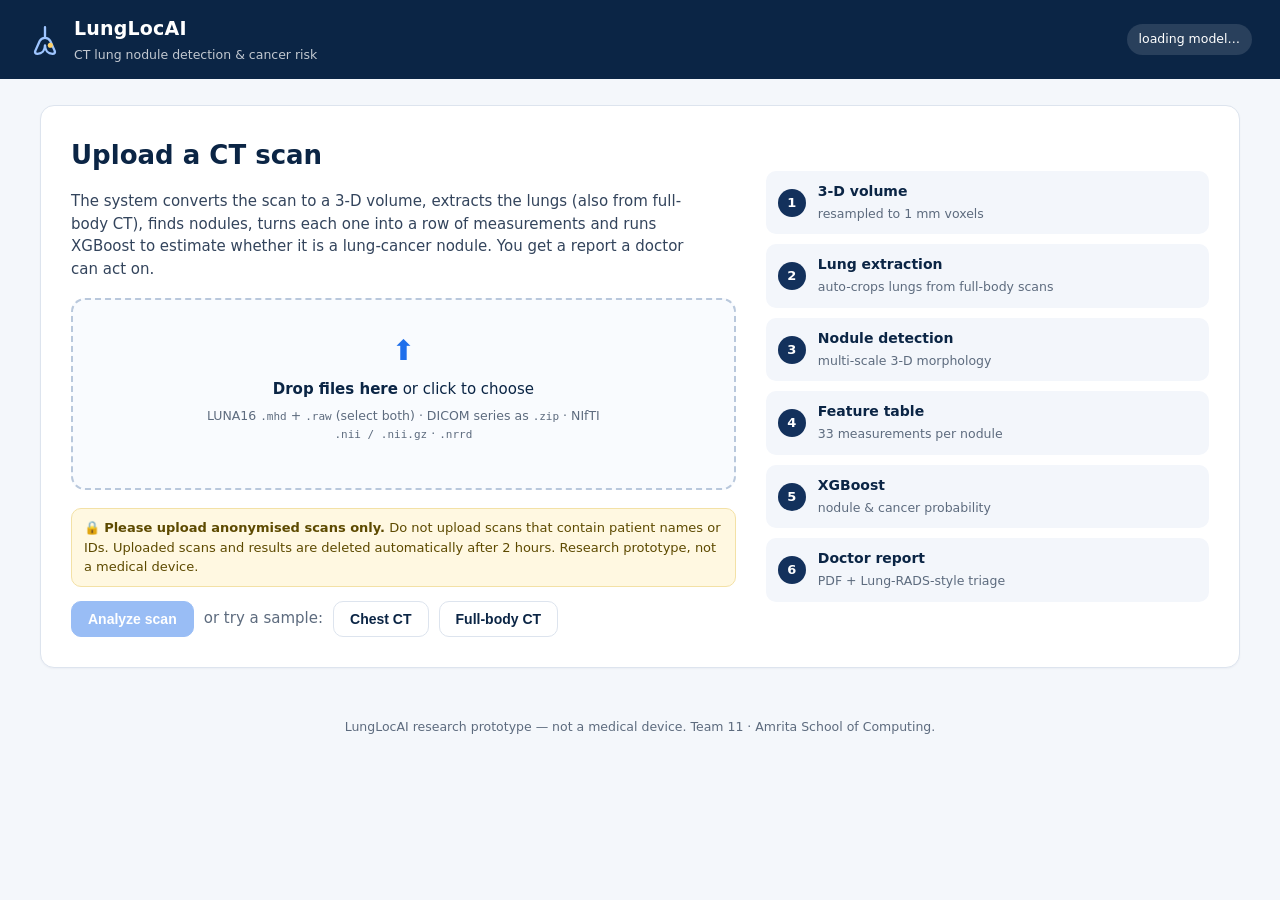
==== app/static/index.html @ 250cc663 "LungLocAI: CT lung nodule detection and lung-cancer risk web app 3-D volume -> lung extraction (incl" ====
<!DOCTYPE html>
<html lang="en">
<head>
<meta charset="utf-8" />
<meta name="viewport" content="width=device-width, initial-scale=1" />
<title>LungLocAI — CT Lung Nodule Analysis</title>
<link rel="stylesheet" href="style.css" />
<script src="vendor/plotly.min.js" defer></script>
</head>
<body>
<header class="topbar">
  <div class="brand">
    <svg viewBox="0 0 32 32" class="logo" aria-hidden="true"><path d="M16 4v10M16 14c-2 0-4 1-5 3l-4 9c-1 2 0 3 2 3 4 0 7-3 7-8M16 14c2 0 4 1 5 3l4 9c1 2 0 3-2 3-4 0-7-3-7-8" fill="none" stroke="currentColor" stroke-width="2.2" stroke-linecap="round"/><circle cx="21" cy="21" r="2.4" fill="#ffd166"/></svg>
    <div><b>LungLocAI</b><span>CT lung nodule detection &amp; cancer risk</span></div>
  </div>
  <div id="modelBadge" class="badge">loading model…</div>
</header>

<main>
  <!-- ============ UPLOAD ============ -->
  <section id="uploadView" class="card upload">
    <div class="upload-left">
      <h1>Upload a CT scan</h1>
      <p class="lead">The system converts the scan to a 3-D volume, extracts the lungs (also from full-body CT),
        finds nodules, turns each one into a row of measurements and runs XGBoost to estimate whether it is a
        lung-cancer nodule. You get a report a doctor can act on.</p>
      <label id="drop" class="drop">
        <input id="fileInput" type="file" multiple />
        <div class="drop-icon">⬆</div>
        <div><b>Drop files here</b> or click to choose</div>
        <small>LUNA16 <code>.mhd</code> + <code>.raw</code> (select both) · DICOM series as <code>.zip</code> · NIfTI <code>.nii / .nii.gz</code> · <code>.nrrd</code></small>
        <div id="fileList" class="file-list"></div>
      </label>
      <p class="privacy">🔒 <b>Please upload anonymised scans only.</b> Do not upload scans that contain patient names
        or IDs. Uploaded scans and results are deleted automatically after <span id="ttl">2</span> hours.
        Research prototype, not a medical device.</p>
      <div class="row gap">
        <button id="analyzeBtn" class="btn primary" disabled>Analyze scan</button>
        <span class="muted">or try a sample:</span>
        <button class="btn ghost" data-demo="chest">Chest CT</button>
        <button class="btn ghost" data-demo="fullbody">Full-body CT</button>
      </div>
    </div>
    <ol class="pipeline">
      <li><i>1</i><div><b>3-D volume</b><span>resampled to 1 mm voxels</span></div></li>
      <li><i>2</i><div><b>Lung extraction</b><span>auto-crops lungs from full-body scans</span></div></li>
      <li><i>3</i><div><b>Nodule detection</b><span>multi-scale 3-D morphology</span></div></li>
      <li><i>4</i><div><b>Feature table</b><span>33 measurements per nodule</span></div></li>
      <li><i>5</i><div><b>XGBoost</b><span>nodule &amp; cancer probability</span></div></li>
      <li><i>6</i><div><b>Doctor report</b><span>PDF + Lung-RADS-style triage</span></div></li>
    </ol>
  </section>

  <!-- ============ PROGRESS ============ -->
  <section id="progressView" class="card hidden">
    <h2>Analyzing scan…</h2>
    <ul id="steps" class="steps"></ul>
    <p id="progressMsg" class="muted"></p>
  </section>

  <!-- ============ ERROR ============ -->
  <section id="errorView" class="card error hidden">
    <h2>Analysis failed</h2>
    <p id="errorMsg"></p>
    <button class="btn" onclick="location.hash='';location.reload()">Try another scan</button>
  </section>

  <!-- ============ RESULTS ============ -->
  <section id="resultView" class="hidden">
    <div class="result-head">
      <div>
        <h1 id="resTitle">Results</h1>
        <div id="resSub" class="muted"></div>
      </div>
      <div class="row gap">
        <a id="pdfBtn" class="btn primary" target="_blank">⬇ PDF report</a>
        <a id="csvBtn" class="btn">⬇ Feature table (CSV)</a>
        <button class="btn ghost" onclick="location.hash='';location.reload()">New scan</button>
      </div>
    </div>

    <div id="demoWarn" class="notice warn hidden">Demo model: trained on synthetic phantoms, not patient data. Train on LungLocAI / LUNA16 to get real predictions.</div>
    <div id="warnings"></div>

    <div class="stats" id="stats"></div>

    <div class="card impression">
      <h3>Impression</h3>
      <ul id="impression"></ul>
      <p class="fine">Computer-generated decision support from a research prototype. A radiologist must confirm every finding on the original images.</p>
    </div>

    <div class="viewers">
      <div class="card viewer">
        <div class="viewer-head">
          <h3>CT slices</h3>
          <div class="tabs" id="axisTabs">
            <button data-axis="axial" class="on">Axial</button><button data-axis="coronal">Coronal</button><button data-axis="sagittal">Sagittal</button>
          </div>
        </div>
        <div class="slice-wrap"><img id="sliceImg" alt="CT slice" /></div>
        <div class="row gap slider-row">
          <input id="sliceSlider" type="range" min="0" max="0" value="0" />
          <span id="sliceLabel" class="mono"></span>
        </div>
        <label class="check"><input type="checkbox" id="lungToggle" /> show lung boundary</label>
      </div>
      <div class="card viewer">
        <div class="viewer-head"><h3>3-D lungs &amp; nodules</h3><span class="muted small">drag to rotate</span></div>
        <div id="plot3d"></div>
        <div class="legend"><span class="dot high"></span>High <span class="dot mid"></span>Intermediate <span class="dot low"></span>Low <span class="dot na"></span>Not graded</div>
      </div>
    </div>

    <div id="overviewCard" class="card hidden overview">
      <img id="overviewImg" alt="Full-body overview" />
      <div>
        <h3>Full-body scan → lungs extracted</h3>
        <p id="overviewText" class="muted"></p>
      </div>
    </div>

    <h2 class="section">Nodules</h2>
    <div id="nodules" class="nodules"></div>

    <details class="card" open>
      <summary><b>Feature table sent to XGBoost</b> <span class="muted" id="tableCount"></span></summary>
      <div class="table-wrap"><table id="featTable"></table></div>
    </details>

    <details class="card">
      <summary><b>Model information</b></summary>
      <div id="modelInfo"></div>
    </details>
  </section>
</main>

<footer>LungLocAI research prototype — not a medical device. Team 11 · Amrita School of Computing.</footer>
<script src="app.js"></script>
</body>
</html>
---- app/static/style.css ----
:root{
  --ink:#0b2545; --ink2:#13315c; --muted:#5d6b7e; --line:#dde4ee; --bg:#f4f7fb; --card:#fff;
  --accent:#1f6feb; --high:#e63946; --mid:#f4a261; --low:#2a9d8f; --na:#5aa0ff; --gold:#ffd166;
  --r:14px;
}
*{box-sizing:border-box}
body{margin:0;font:15px/1.5 system-ui,-apple-system,"Segoe UI",Roboto,Helvetica,Arial,sans-serif;color:var(--ink);background:var(--bg)}
code,.mono{font-family:ui-monospace,SFMono-Regular,Menlo,Consolas,monospace;font-size:.88em}
.hidden{display:none!important}
.muted{color:var(--muted)} .small{font-size:12.5px} .fine{font-size:12px;color:var(--muted);margin:.6em 0 0}
.row{display:flex;align-items:center;flex-wrap:wrap} .gap{gap:10px}

.topbar{display:flex;justify-content:space-between;align-items:center;padding:14px 28px;background:var(--ink);color:#fff}
.brand{display:flex;align-items:center;gap:12px}
.brand b{font-size:19px;letter-spacing:.2px;display:block}
.brand span{font-size:12.5px;opacity:.75}
.logo{width:34px;height:34px;color:#9ec5ff}
.badge{font-size:12.5px;padding:6px 12px;border-radius:999px;background:rgba(255,255,255,.12)}
.badge.demo{background:#7a4b00;color:#ffe2b0}

main{max-width:1240px;margin:26px auto;padding:0 20px}
.card{background:var(--card);border:1px solid var(--line);border-radius:var(--r);padding:20px 22px;margin-bottom:18px;box-shadow:0 1px 2px rgba(11,37,69,.04)}
h1{font-size:26px;margin:0 0 8px} h2{font-size:20px;margin:0 0 12px} h3{font-size:16px;margin:0 0 10px}
.section{margin:26px 0 12px}
.lead{color:#33445c;max-width:640px}

.btn{display:inline-flex;align-items:center;gap:6px;border:1px solid var(--line);background:#fff;color:var(--ink);padding:9px 16px;border-radius:10px;font-weight:600;font-size:14px;cursor:pointer;text-decoration:none}
.btn:hover{border-color:#b7c4d6}
.btn.primary{background:var(--accent);border-color:var(--accent);color:#fff}
.btn.primary:disabled{opacity:.45;cursor:not-allowed}
.btn.ghost{background:transparent}

.upload{display:grid;grid-template-columns:1.5fr 1fr;gap:30px;padding:30px}
.drop{display:flex;flex-direction:column;align-items:center;justify-content:center;gap:6px;border:2px dashed #b9c8dc;border-radius:var(--r);padding:30px 20px;margin:18px 0;text-align:center;cursor:pointer;background:#f9fbfe;transition:.15s}
.drop.over,.drop:hover{border-color:var(--accent);background:#eef4ff}
.drop input{display:none}
.drop-icon{font-size:28px;color:var(--accent)}
.drop small{color:var(--muted);max-width:420px}
.file-list{margin-top:8px;font-size:13px;color:var(--ink2)}
.pipeline{list-style:none;margin:0;padding:0;display:flex;flex-direction:column;gap:10px;align-self:center}
.pipeline li{display:flex;gap:12px;align-items:center;padding:10px 12px;border-radius:10px;background:#f3f6fb}
.pipeline i{font-style:normal;width:28px;height:28px;border-radius:50%;background:var(--ink2);color:#fff;display:grid;place-items:center;font-size:13px;font-weight:700;flex:none}
.pipeline b{display:block;font-size:14px} .pipeline span{font-size:12.5px;color:var(--muted)}

.steps{list-style:none;padding:0;margin:0 0 10px}
.steps li{display:flex;align-items:center;gap:12px;padding:9px 0;border-bottom:1px solid #eef2f7;color:var(--muted)}
.steps li .ic{width:22px;height:22px;border-radius:50%;border:2px solid #c8d3e2;flex:none}
.steps li.active{color:var(--ink);font-weight:600}
.steps li.active .ic{border-color:var(--accent);border-top-color:transparent;animation:spin .8s linear infinite}
.steps li.done{color:var(--ink)} .steps li.done .ic{background:var(--low);border-color:var(--low)}
@keyframes spin{to{transform:rotate(360deg)}}
.error{border-color:#f3b4b9;background:#fff6f6}

.result-head{display:flex;justify-content:space-between;align-items:flex-end;flex-wrap:wrap;gap:14px;margin-bottom:14px}
.notice{padding:10px 14px;border-radius:10px;margin-bottom:12px;font-size:14px}
.notice.warn{background:#fff4e0;border:1px solid #f6d49b;color:#7a4b00}
.notice.info{background:#eef4ff;border:1px solid #c9dafc;color:#1d3f7a}

.stats{display:grid;grid-template-columns:repeat(auto-fit,minmax(170px,1fr));gap:14px;margin-bottom:18px}
.stat{background:#fff;border:1px solid var(--line);border-radius:var(--r);padding:14px 16px}
.stat .v{font-size:26px;font-weight:750;line-height:1.1}
.stat .k{font-size:12.5px;color:var(--muted);margin-top:4px}
.stat.alert .v{color:var(--high)}

.impression ul{margin:0;padding-left:18px} .impression li{margin:4px 0}

.viewers{display:grid;grid-template-columns:1fr 1fr;gap:18px}
.viewer-head{display:flex;justify-content:space-between;align-items:center;margin-bottom:10px}
.viewer-head h3{margin:0}
.tabs{display:flex;background:#eef2f7;border-radius:9px;padding:3px}
.tabs button{border:0;background:transparent;padding:5px 11px;border-radius:7px;font-weight:600;font-size:13px;color:var(--muted);cursor:pointer}
.tabs button.on{background:#fff;color:var(--ink);box-shadow:0 1px 2px rgba(0,0,0,.08)}
.slice-wrap{background:#0b0f16;border-radius:10px;height:440px;display:grid;place-items:center;overflow:hidden}
.slice-wrap img{max-width:100%;max-height:100%;image-rendering:pixelated}
.slider-row{margin-top:10px} .slider-row input{flex:1}
.check{font-size:13px;color:var(--muted);display:flex;gap:6px;align-items:center;margin-top:6px}
#plot3d{height:440px;border-radius:10px;overflow:hidden;background:#0b0f16}
.legend{font-size:12.5px;color:var(--muted);margin-top:10px;display:flex;gap:10px;align-items:center}
.dot{width:10px;height:10px;border-radius:50%;display:inline-block}
.dot.high{background:var(--high)} .dot.mid{background:var(--mid)} .dot.low{background:var(--low)} .dot.na{background:var(--na)}

.overview{display:flex;gap:20px;align-items:center}
.overview img{height:420px;border-radius:8px;background:#000}

.nodules{display:grid;grid-template-columns:1fr;gap:16px}
.nodule{display:grid;grid-template-columns:auto 1fr;gap:20px;background:#fff;border:1px solid var(--line);border-left:6px solid var(--na);border-radius:var(--r);padding:16px}
.nodule.High{border-left-color:var(--high)} .nodule.Intermediate{border-left-color:var(--mid)} .nodule.Low{border-left-color:var(--low)}
.nodule img{width:420px;max-width:100%;border-radius:8px;background:#000}
.nodule h4{margin:0 0 4px;font-size:17px}
.tag{display:inline-block;font-size:12px;font-weight:700;padding:3px 9px;border-radius:999px;margin-right:6px;background:#eef2f7;color:var(--ink2)}
.tag.High{background:#fde4e6;color:#a4161a} .tag.Intermediate{background:#fdeedd;color:#8a4b0f} .tag.Low{background:#dcf2ef;color:#14635a}
.tag.prio{background:#13315c;color:#fff}
.prob{margin:12px 0 10px}
.prob .bar{height:10px;border-radius:99px;background:linear-gradient(90deg,var(--low),var(--mid) 45%,var(--high));position:relative}
.prob .pin{position:absolute;top:-5px;width:4px;height:20px;background:var(--ink);border-radius:2px;transform:translateX(-2px)}
.prob .lbl{display:flex;justify-content:space-between;font-size:12px;color:var(--muted);margin-top:4px}
.kv{display:grid;grid-template-columns:repeat(3,1fr);gap:6px 18px;font-size:13.5px;margin:10px 0}
.kv div span{color:var(--muted);display:block;font-size:12px}
.mgmt{font-size:13.5px;background:#f5f8fc;border-radius:8px;padding:9px 12px;margin-top:8px}
.empty{padding:26px;text-align:center;color:var(--muted);background:#fff;border:1px dashed var(--line);border-radius:var(--r)}

details summary{cursor:pointer}
.table-wrap{overflow:auto;max-height:420px;margin-top:12px}
table{border-collapse:collapse;font-size:12.5px;width:100%}
th,td{padding:5px 8px;border-bottom:1px solid #eef2f7;white-space:nowrap;text-align:right}
th{position:sticky;top:0;background:#f3f6fb;text-align:right;font-weight:650}
td:first-child,th:first-child{text-align:left}
tr.rejected td{color:#9aa6b5}
.model-grid{display:grid;grid-template-columns:repeat(auto-fit,minmax(320px,1fr));gap:14px;margin-top:12px}
.model-grid .card{margin:0;background:#f9fbfe}

footer{text-align:center;color:var(--muted);font-size:12.5px;padding:24px}
@media (max-width:900px){.upload,.viewers{grid-template-columns:1fr}.nodule{grid-template-columns:1fr}.kv{grid-template-columns:repeat(2,1fr)}}
.privacy{font-size:13px;color:#5d4a00;background:#fff8e1;border:1px solid #f3e1a6;border-radius:10px;padding:9px 12px;margin:0 0 14px}
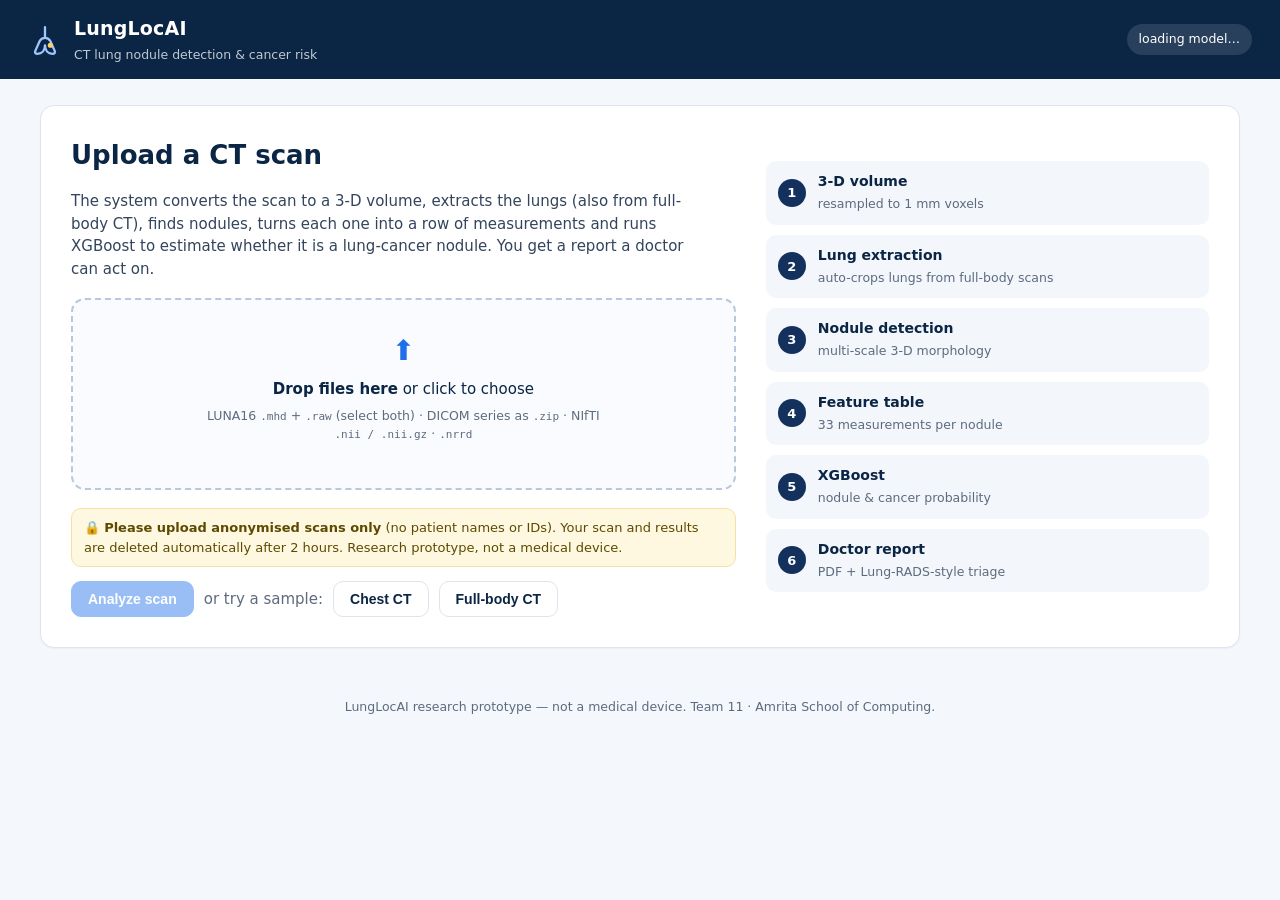
==== commit 9efbf610: "Opt-in private research storage, owner-only admin page with nodule labelling, safe retraining - Uplo" ====
--- a/app/static/index.html
+++ b/app/static/index.html
@@ -31,9 +31,12 @@
         <small>LUNA16 <code>.mhd</code> + <code>.raw</code> (select both) · DICOM series as <code>.zip</code> · NIfTI <code>.nii / .nii.gz</code> · <code>.nrrd</code></small>
         <div id="fileList" class="file-list"></div>
       </label>
-      <p class="privacy">🔒 <b>Please upload anonymised scans only.</b> Do not upload scans that contain patient names
-        or IDs. Uploaded scans and results are deleted automatically after <span id="ttl">2</span> hours.
-        Research prototype, not a medical device.</p>
+      <p class="privacy">🔒 <b>Please upload anonymised scans only</b> (no patient names or IDs). Your scan and results are
+        deleted automatically after <span id="ttl">2</span> hours. Research prototype, not a medical device.</p>
+      <label id="consentBox" class="consent hidden"><input type="checkbox" id="consent" />
+        <span><b>Optional:</b> I agree that the <b>anonymised findings</b> of this scan (nodule measurements, AI results,
+        the report and small nodule images, but <u>not</u> the CT scan itself or any name or ID) may be kept privately by the
+        LungLocAI researchers to improve the model.</span></label>
       <div class="row gap">
         <button id="analyzeBtn" class="btn primary" disabled>Analyze scan</button>
         <span class="muted">or try a sample:</span>
--- a/app/static/style.css
+++ b/app/static/style.css
@@ -112,3 +112,5 @@
 footer{text-align:center;color:var(--muted);font-size:12.5px;padding:24px}
 @media (max-width:900px){.upload,.viewers{grid-template-columns:1fr}.nodule{grid-template-columns:1fr}.kv{grid-template-columns:repeat(2,1fr)}}
 .privacy{font-size:13px;color:#5d4a00;background:#fff8e1;border:1px solid #f3e1a6;border-radius:10px;padding:9px 12px;margin:0 0 14px}
+.consent{display:flex;gap:10px;align-items:flex-start;font-size:13px;color:#33445c;background:#f3f7ff;border:1px solid #d5e2fb;border-radius:10px;padding:10px 12px;margin:-4px 0 14px;cursor:pointer}
+.consent input{margin-top:3px}
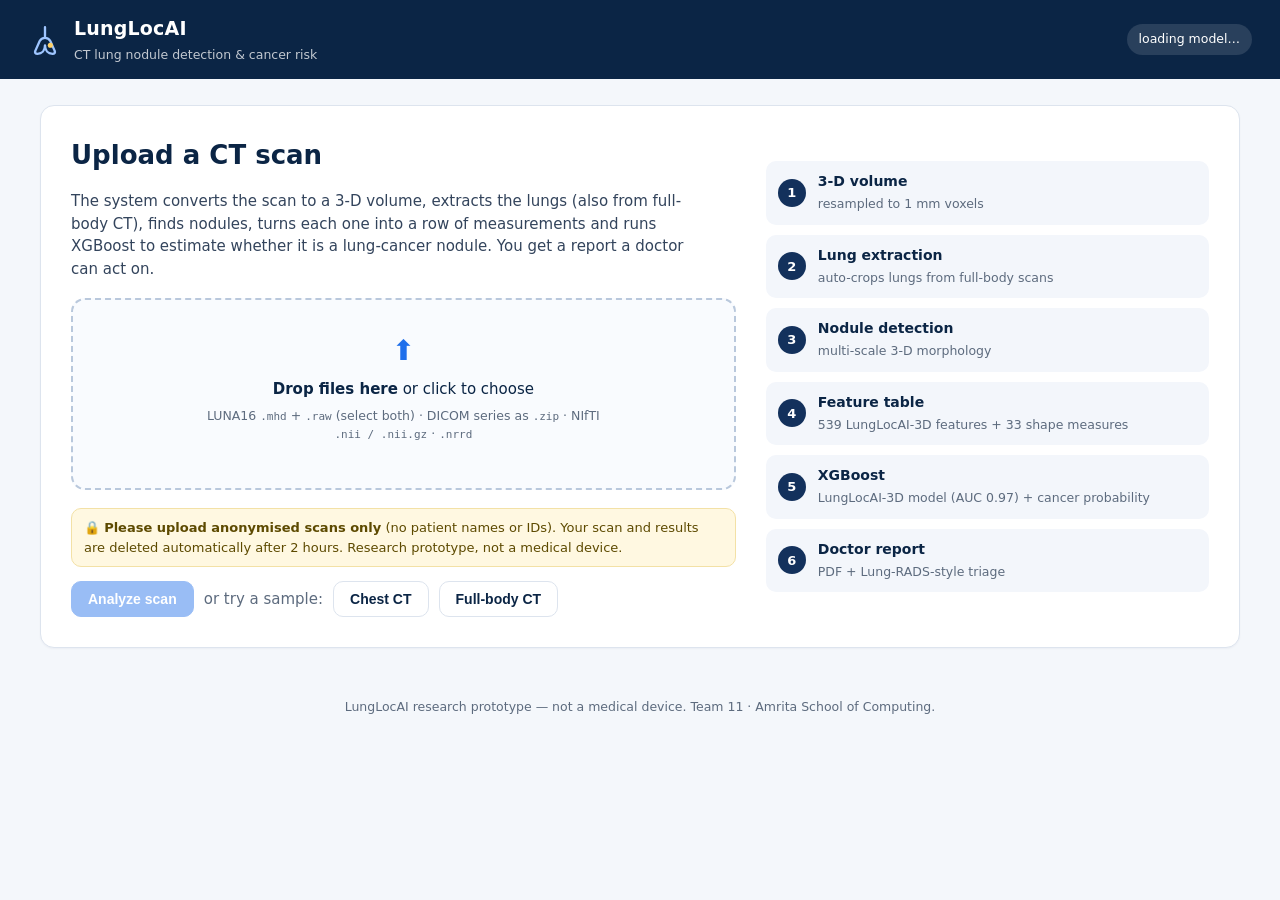
==== commit b4994ba4: "Use the LungLocAI-3D dataset model for nodule detection - app/pipeline/lla_features.py: the dataset'" ====
--- a/app/static/index.html
+++ b/app/static/index.html
@@ -48,8 +48,8 @@
       <li><i>1</i><div><b>3-D volume</b><span>resampled to 1 mm voxels</span></div></li>
       <li><i>2</i><div><b>Lung extraction</b><span>auto-crops lungs from full-body scans</span></div></li>
       <li><i>3</i><div><b>Nodule detection</b><span>multi-scale 3-D morphology</span></div></li>
-      <li><i>4</i><div><b>Feature table</b><span>33 measurements per nodule</span></div></li>
-      <li><i>5</i><div><b>XGBoost</b><span>nodule &amp; cancer probability</span></div></li>
+      <li><i>4</i><div><b>Feature table</b><span>539 LungLocAI-3D features + 33 shape measures</span></div></li>
+      <li><i>5</i><div><b>XGBoost</b><span>LungLocAI-3D model (AUC 0.97) + cancer probability</span></div></li>
       <li><i>6</i><div><b>Doctor report</b><span>PDF + Lung-RADS-style triage</span></div></li>
     </ol>
   </section>
@@ -82,7 +82,7 @@
       </div>
     </div>
 
-    <div id="demoWarn" class="notice warn hidden">Demo model: trained on synthetic phantoms, not patient data. Train on LungLocAI / LUNA16 to get real predictions.</div>
+    <div id="demoWarn" class="notice warn hidden"></div>
     <div id="warnings"></div>
 
     <div class="stats" id="stats"></div>
